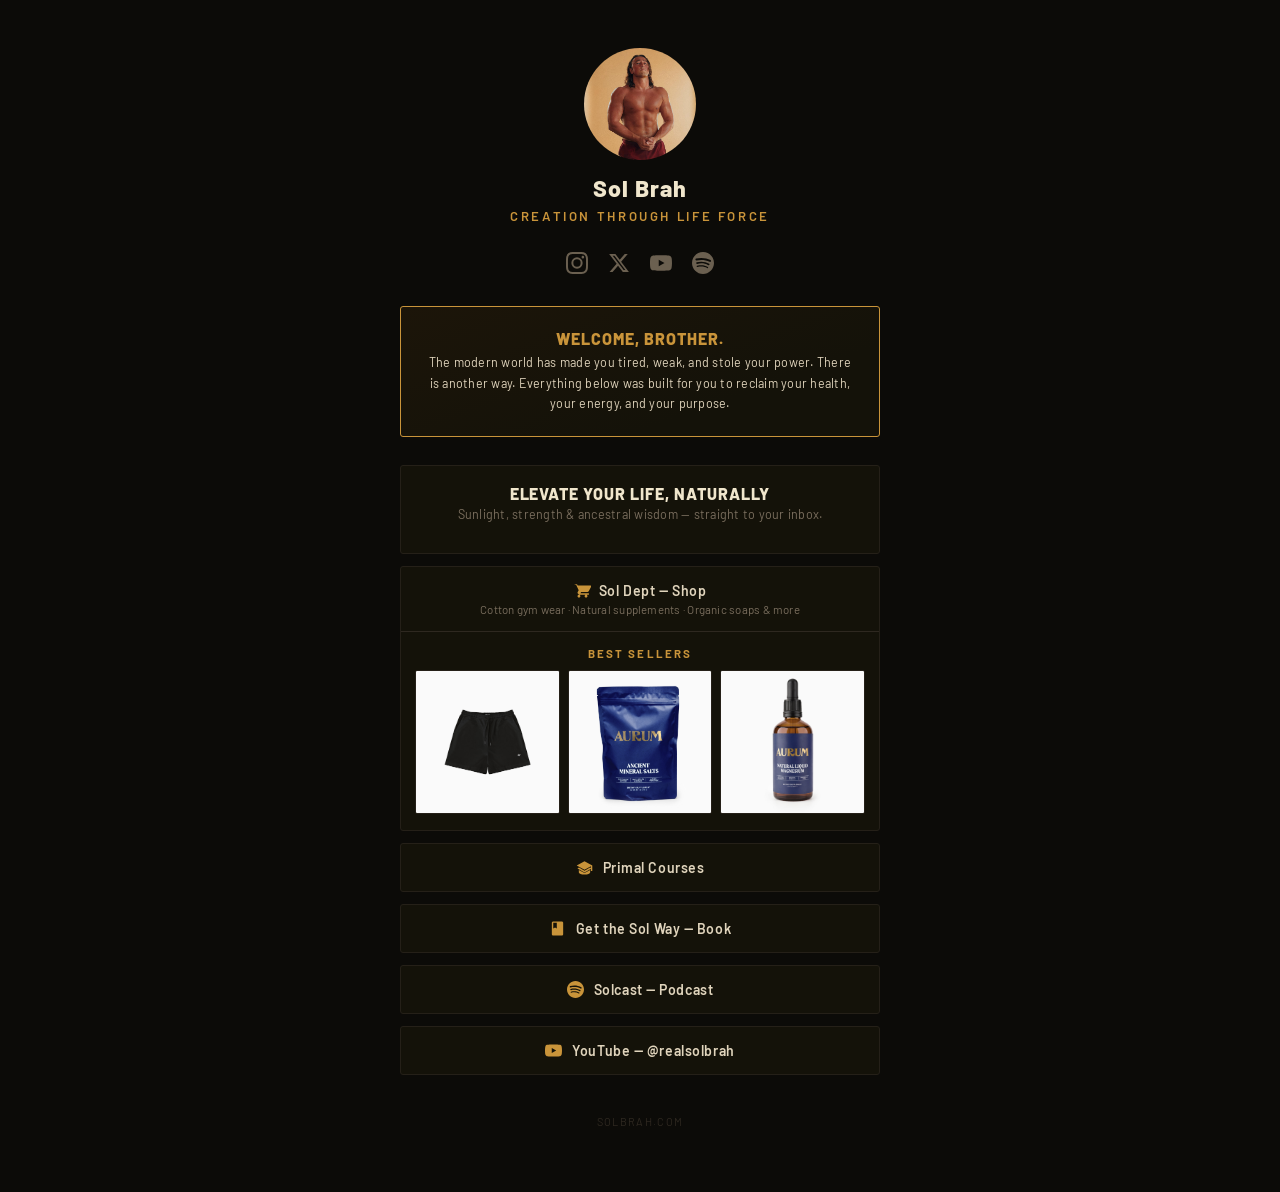
==== index.html @ df0da9eb "Update homepage welcome message Co-Authored-By: Claude Sonnet 5 <noreply@anthropic.com>" ====
<!DOCTYPE html>
<html lang="en">
<head>
  <meta charset="UTF-8" />
  <meta name="viewport" content="width=device-width, initial-scale=1.0" />
  <title>Sol Brah</title>
  <meta property="og:title" content="Sol Brah — Natural Health, Strength & Ancestral Wisdom" />
  <meta property="og:description" content="Sunlight, strength, and sovereignty. Explore natural health, ancestral living, and masculine energy through the newsletter, podcast, and Sol Dept shop." />
  <meta property="og:image" content="https://solbrah.xyz/media/og_image.jpg" />
  <meta property="og:url" content="https://solbrah.xyz" />
  <meta property="og:type" content="website" />
  <meta name="twitter:card" content="summary_large_image" />
  <meta name="twitter:title" content="Sol Brah — Natural Health, Strength & Ancestral Wisdom" />
  <meta name="twitter:description" content="Sunlight, strength, and sovereignty. Explore natural health, ancestral living, and masculine energy through the newsletter, podcast, and Sol Dept shop." />
  <meta name="twitter:image" content="https://solbrah.xyz/media/og_image.jpg" />
  <link rel="preconnect" href="https://fonts.googleapis.com" />
  <link rel="preconnect" href="https://fonts.gstatic.com" crossorigin />
  <link href="https://fonts.googleapis.com/css2?family=Barlow:wght@400;500;600;700;800&display=swap" rel="stylesheet" />
  <link rel="stylesheet" href="/style.css" />
  <!-- MailerLite Universal -->
  <script>
      (function(w,d,e,u,f,l,n){w[f]=w[f]||function(){(w[f].q=w[f].q||[])
      .push(arguments);},l=d.createElement(e),l.async=1,l.src=u,
      n=d.getElementsByTagName(e)[0],n.parentNode.insertBefore(l,n);})
      (window,document,'script','https://assets.mailerlite.com/js/universal.js','ml');
      ml('account', '2488842');
  </script>
  <!-- End MailerLite Universal -->
  <style>
    /* MailerLite embed override — selectors are doubled on the form's own
       #mlb2-43369856 id to out-specificity MailerLite's injected
       #mlb2-43369856.ml-form-embedContainer ...!important rules. This can't
       live in style.css since the id is unique to this form. */
    #mlb2-43369856#mlb2-43369856.ml-form-embedContainer {
      width: 100% !important;
    }
    #mlb2-43369856#mlb2-43369856 .ml-form-embedWrapper.embedForm {
      width: 100% !important;
      max-width: 100% !important;
      background: transparent !important;
    }
    #mlb2-43369856#mlb2-43369856 .ml-form-embedBody,
    #mlb2-43369856#mlb2-43369856 .ml-form-successBody {
      background-color: transparent !important;
      border: none !important;
      border-radius: 0 !important;
      padding: 0 !important;
    }
    #mlb2-43369856#mlb2-43369856 .ml-form-embedContent,
    #mlb2-43369856#mlb2-43369856 .ml-form-successContent {
      text-align: center !important;
      margin: 0 0 14px 0 !important;
    }
    /* MailerLite's own headline/subtext are replaced by .newsletter-heading above the embed */
    #mlb2-43369856#mlb2-43369856 .ml-form-embedContent h4,
    #mlb2-43369856#mlb2-43369856 .ml-form-embedContent p {
      display: none !important;
    }
    #mlb2-43369856#mlb2-43369856 .ml-form-successContent h4 {
      color: var(--success) !important;
      font-family: var(--font) !important;
      font-size: 0.88rem !important;
      font-weight: 600 !important;
      font-style: normal !important;
      letter-spacing: 0.04em !important;
      text-align: center !important;
      margin: 0 0 4px 0 !important;
    }
    #mlb2-43369856#mlb2-43369856 .ml-form-successContent p {
      color: var(--text-dim) !important;
      font-family: var(--font) !important;
      font-size: 0.75rem !important;
      font-style: italic !important;
      line-height: 1.4 !important;
      text-align: center !important;
      margin: 0 !important;
    }
    #mlb2-43369856#mlb2-43369856 form.ml-block-form {
      display: flex !important;
      gap: 8px !important;
      align-items: flex-start !important;
      margin: 0 !important;
      width: 100% !important;
    }
    #mlb2-43369856#mlb2-43369856 .ml-form-formContent {
      flex: 1 !important;
      margin: 0 !important;
      width: auto !important;
    }
    #mlb2-43369856#mlb2-43369856 .ml-form-fieldRow {
      margin: 0 !important;
      width: 100% !important;
    }
    #mlb2-43369856#mlb2-43369856 .ml-form-fieldRow input,
    #mlb2-43369856#mlb2-43369856 input.form-control {
      background-color: var(--bg) !important;
      border-color: var(--border-soft) !important;
      border-radius: var(--radius-sm) !important;
      border-style: solid !important;
      border-width: 1px !important;
      color: var(--text) !important;
      font-family: var(--font) !important;
      font-size: 0.85rem !important;
      line-height: normal !important;
      padding: 10px 14px !important;
    }
    #mlb2-43369856#mlb2-43369856 input.form-control::placeholder { color: var(--text-faint) !important; }
    #mlb2-43369856#mlb2-43369856 input.form-control:focus { border-color: var(--accent) !important; outline: none !important; }
    #mlb2-43369856#mlb2-43369856 .ml-form-embedSubmit {
      float: none !important;
      margin: 0 !important;
      width: auto !important;
      flex-shrink: 0 !important;
    }
    #mlb2-43369856#mlb2-43369856 .ml-form-embedSubmit button.primary,
    #mlb2-43369856#mlb2-43369856 button.primary {
      background-color: var(--accent) !important;
      border: none !important;
      border-radius: var(--radius-sm) !important;
      color: var(--accent-text) !important;
      font-family: var(--font) !important;
      font-size: 0.82rem !important;
      font-weight: 700 !important;
      letter-spacing: 0.05em !important;
      line-height: normal !important;
      padding: 10px 18px !important;
      width: auto !important;
      white-space: nowrap !important;
      transition: background 0.2s !important;
    }
    #mlb2-43369856#mlb2-43369856 button.primary:hover { background-color: var(--accent-hover) !important; }
    @media (max-width: 400px) {
      #mlb2-43369856#mlb2-43369856 form.ml-block-form { flex-direction: column !important; }
      #mlb2-43369856#mlb2-43369856 .ml-form-embedSubmit,
      #mlb2-43369856#mlb2-43369856 .ml-form-embedSubmit button.primary { width: 100% !important; }
    }
  </style>
</head>
<body>
<div class="page-stack">

  <img class="avatar" src="/media/avi.jpg" alt="Sol Brah" />
  <div class="name">Sol Brah</div>
  <div class="tagline">Creation Through Life Force</div>

  <div class="socials">
    <a href="https://www.instagram.com/solbrah" target="_blank" rel="noopener" aria-label="Instagram">
      <svg viewBox="0 0 24 24"><path d="M12 2.163c3.204 0 3.584.012 4.85.07 3.252.148 4.771 1.691 4.919 4.919.058 1.265.069 1.645.069 4.849 0 3.205-.012 3.584-.069 4.849-.149 3.225-1.664 4.771-4.919 4.919-1.266.058-1.644.07-4.85.07-3.204 0-3.584-.012-4.849-.07-3.26-.149-4.771-1.699-4.919-4.92-.058-1.265-.07-1.644-.07-4.849 0-3.204.013-3.583.07-4.849.149-3.227 1.664-4.771 4.919-4.919 1.266-.057 1.645-.069 4.849-.069zM12 0C8.741 0 8.333.014 7.053.072 2.695.272.273 2.69.073 7.052.014 8.333 0 8.741 0 12c0 3.259.014 3.668.072 4.948.2 4.358 2.618 6.78 6.98 6.98C8.333 23.986 8.741 24 12 24c3.259 0 3.668-.014 4.948-.072 4.354-.2 6.782-2.618 6.979-6.98.059-1.28.073-1.689.073-4.948 0-3.259-.014-3.667-.072-4.947-.196-4.354-2.617-6.78-6.979-6.98C15.668.014 15.259 0 12 0zm0 5.838a6.162 6.162 0 100 12.324 6.162 6.162 0 000-12.324zM12 16a4 4 0 110-8 4 4 0 010 8zm6.406-11.845a1.44 1.44 0 100 2.881 1.44 1.44 0 000-2.881z"/></svg>
    </a>
    <a href="https://x.com/SolBrah" target="_blank" rel="noopener" aria-label="X">
      <svg viewBox="0 0 24 24"><path d="M18.244 2.25h3.308l-7.227 8.26 8.502 11.24H16.17l-5.214-6.817L4.99 21.75H1.68l7.73-8.835L1.254 2.25H8.08l4.713 6.231zm-1.161 17.52h1.833L7.084 4.126H5.117z"/></svg>
    </a>
    <a href="https://www.youtube.com/@realsolbrah" target="_blank" rel="noopener" aria-label="YouTube">
      <svg viewBox="0 0 24 24"><path d="M23.498 6.186a3.016 3.016 0 00-2.122-2.136C19.505 3.545 12 3.545 12 3.545s-7.505 0-9.377.505A3.017 3.017 0 00.502 6.186C0 8.07 0 12 0 12s0 3.93.502 5.814a3.016 3.016 0 002.122 2.136c1.871.505 9.376.505 9.376.505s7.505 0 9.377-.505a3.015 3.015 0 002.122-2.136C24 15.93 24 12 24 12s0-3.93-.502-5.814zM9.545 15.568V8.432L15.818 12l-6.273 3.568z"/></svg>
    </a>
    <a href="https://open.spotify.com/show/5C7taQYPzBfAwZYAnBAInD" target="_blank" rel="noopener" aria-label="Spotify">
      <svg viewBox="0 0 24 24"><path d="M12 0C5.4 0 0 5.4 0 12s5.4 12 12 12 12-5.4 12-12S18.66 0 12 0zm5.521 17.34c-.24.359-.66.48-1.021.24-2.82-1.74-6.36-2.101-10.561-1.141-.418.122-.779-.179-.899-.539-.12-.421.18-.78.54-.9 4.56-1.021 8.52-.6 11.64 1.32.42.18.479.659.301 1.02zm1.44-3.3c-.301.42-.841.6-1.262.3-3.239-1.98-8.159-2.58-11.939-1.38-.479.12-1.02-.12-1.14-.6-.12-.48.12-1.021.6-1.141C9.6 9.9 15 10.561 18.72 12.84c.361.181.54.78.241 1.2zm.12-3.36C15.24 8.4 8.82 8.16 5.16 9.301c-.6.179-1.2-.181-1.38-.721-.18-.601.18-1.2.72-1.381 4.26-1.26 11.28-1.02 15.721 1.621.539.3.719 1.02.419 1.56-.299.421-1.02.599-1.559.3z"/></svg>
    </a>
  </div>

  <!-- Welcome banner -->
  <div class="card welcome-card">
    <div class="welcome-title">Welcome, brother.</div>
    <div class="welcome-text">The modern world has made you tired, weak, and stole your power. There is another way. Everything below was built for you to reclaim your health, your energy, and your purpose.</div>
  </div>

  <div class="links">

    <!-- Newsletter signup -->
    <div class="card newsletter-card">
      <div class="newsletter-heading">
        <div class="newsletter-title">Elevate Your Life, Naturally</div>
        <div class="newsletter-sub">Sunlight, strength &amp; ancestral wisdom — straight to your inbox.</div>
      </div>
      <div class="ml-embedded" data-form="MTBpN9"></div>
    </div>

    <!-- Sol Dept Shop -->
    <div class="card shop-card">
      <a class="shop-header" href="https://soldept.com/" target="_blank" rel="noopener">
        <div class="link-btn-inner">
          <div class="shop-title-row">
            <svg viewBox="0 0 24 24"><path d="M7 18c-1.1 0-1.99.9-1.99 2S5.9 22 7 22s2-.9 2-2-.9-2-2-2zM1 2v2h2l3.6 7.59-1.35 2.45c-.16.28-.25.61-.25.96C5 16.1 6.9 18 9 18h12v-2H9.42c-.14 0-.25-.11-.25-.25l.03-.12.9-1.63H19c.75 0 1.41-.41 1.75-1.03l3.58-6.49A1 1 0 0023.42 5H5.21l-.94-2H1zm16 16c-1.1 0-1.99.9-1.99 2s.89 2 1.99 2 2-.9 2-2-.9-2-2-2z"/></svg>
            <span>Sol Dept — Shop</span>
          </div>
          <span class="link-btn-sub">Cotton gym wear &middot; Natural supplements &middot; Organic soaps &amp; more</span>
        </div>
      </a>
      <div class="best-sellers">
        <div class="best-sellers-label">Best Sellers</div>
        <div class="best-sellers-grid">
          <a class="best-seller-item" href="https://soldept.com/products/mens-cotton-sol-gym-shorts-black" target="_blank" rel="noopener">
            <img src="/media/bw_prod_b.jpg" alt="Men's Cotton Sol Gym Shorts" />
          </a>
          <a class="best-seller-item" href="https://soldept.com/products/aurum-ancient-salts" target="_blank" rel="noopener">
            <img src="/media/c_salts_updated.jpg" alt="Aurum Ancient Salts" />
          </a>
          <a class="best-seller-item" href="https://soldept.com/products/aurum-liquid-magnesium" target="_blank" rel="noopener">
            <img src="/media/new_natural_mag_b_smaller.jpg" alt="Aurum Liquid Magnesium" />
          </a>
        </div>
      </div>
    </div>

    <a class="link-btn" href="/courses.html">
      <svg viewBox="0 0 24 24"><path d="M12 3 1 9l11 6 9-4.91V17h2V9L12 3zm0 13.5L4.24 12 2 13.24 12 19l10-5.76L19.76 12 12 16.5zM4 15.5V19c0 1.657 3.582 3 8 3s8-1.343 8-3v-3.5l-8 4.36-8-4.36z"/></svg>
      Primal Courses
    </a>

    <a class="link-btn" href="https://www.amazon.ca/Sol-Way-Brah/dp/B0CV5MDGPC" target="_blank" rel="noopener">
      <svg viewBox="0 0 24 24"><path d="M18 2H6c-1.1 0-2 .9-2 2v16c0 1.1.9 2 2 2h12c1.1 0 2-.9 2-2V4c0-1.1-.9-2-2-2zM6 4h5v8l-2.5-1.5L6 12V4z"/></svg>
      Get the Sol Way — Book
    </a>

    <a class="link-btn" href="https://open.spotify.com/show/5C7taQYPzBfAwZYAnBAInD" target="_blank" rel="noopener">
      <svg viewBox="0 0 24 24"><path d="M12 0C5.4 0 0 5.4 0 12s5.4 12 12 12 12-5.4 12-12S18.66 0 12 0zm5.521 17.34c-.24.359-.66.48-1.021.24-2.82-1.74-6.36-2.101-10.561-1.141-.418.122-.779-.179-.899-.539-.12-.421.18-.78.54-.9 4.56-1.021 8.52-.6 11.64 1.32.42.18.479.659.301 1.02zm1.44-3.3c-.301.42-.841.6-1.262.3-3.239-1.98-8.159-2.58-11.939-1.38-.479.12-1.02-.12-1.14-.6-.12-.48.12-1.021.6-1.141C9.6 9.9 15 10.561 18.72 12.84c.361.181.54.78.241 1.2zm.12-3.36C15.24 8.4 8.82 8.16 5.16 9.301c-.6.179-1.2-.181-1.38-.721-.18-.601.18-1.2.72-1.381 4.26-1.26 11.28-1.02 15.721 1.621.539.3.719 1.02.419 1.56-.299.421-1.02.599-1.559.3z"/></svg>
      Solcast — Podcast
    </a>

    <a class="link-btn" href="https://www.youtube.com/@realsolbrah" target="_blank" rel="noopener">
      <svg viewBox="0 0 24 24"><path d="M23.498 6.186a3.016 3.016 0 00-2.122-2.136C19.505 3.545 12 3.545 12 3.545s-7.505 0-9.377.505A3.017 3.017 0 00.502 6.186C0 8.07 0 12 0 12s0 3.93.502 5.814a3.016 3.016 0 002.122 2.136c1.871.505 9.376.505 9.376.505s7.505 0 9.377-.505a3.015 3.015 0 002.122-2.136C24 15.93 24 12 24 12s0-3.93-.502-5.814zM9.545 15.568V8.432L15.818 12l-6.273 3.568z"/></svg>
      YouTube — @realsolbrah
    </a>

  </div>

  <!-- Latest YouTube video -->
  <div class="video-section" id="video-section">
    <div class="video-section-label">
      <svg viewBox="0 0 24 24"><path d="M23.498 6.186a3.016 3.016 0 00-2.122-2.136C19.505 3.545 12 3.545 12 3.545s-7.505 0-9.377.505A3.017 3.017 0 00.502 6.186C0 8.07 0 12 0 12s0 3.93.502 5.814a3.016 3.016 0 002.122 2.136c1.871.505 9.376.505 9.376.505s7.505 0 9.377-.505a3.015 3.015 0 002.122-2.136C24 15.93 24 12 24 12s0-3.93-.502-5.814zM9.545 15.568V8.432L15.818 12l-6.273 3.568z"/></svg>
      Watch the Latest Video
    </div>
    <a class="card video-box" id="video-box" href="https://www.youtube.com/@realsolbrah" target="_blank" rel="noopener">
      <div class="video-thumb-wrap">
        <img class="video-thumb" id="video-thumb" src="" alt="" />
        <div class="video-play">
          <div class="video-play-btn">
            <svg viewBox="0 0 24 24"><path d="M8 5v14l11-7z"/></svg>
          </div>
        </div>
      </div>
      <div class="video-info">
        <div class="video-title" id="video-title"></div>
      </div>
    </a>
  </div>

  <div class="footer">solbrah.com</div>

</div>

<script>
(async function loadVideo() {
  try {
    const res  = await fetch('/api/latest-video');
    const data = await res.json();
    if (!data.videoId) return;

    document.getElementById('video-box').href   = `https://www.youtube.com/watch?v=${data.videoId}`;
    document.getElementById('video-thumb').src  = `https://i.ytimg.com/vi/${data.videoId}/hqdefault.jpg`;
    document.getElementById('video-thumb').alt  = data.title;
    document.getElementById('video-title').textContent = data.title;
    document.getElementById('video-section').style.display = 'block';
  } catch {
    // silently skip
  }
})();
</script>
</body>
</html>
---- style.css ----
/* ==========================================================================
   Sol Brah — global stylesheet
   Shared by index.html, courses.html, mental-magic.html, retention-mastery.html.
   MailerLite embeds still carry a small page-local <style> block, since
   MailerLite injects a unique #mlb2-XXXXX id per form and overriding its
   !important rules requires matching that id's specificity — that part
   can't be centralized here.
   ========================================================================== */

:root {
  --bg: #0c0b08;
  --card-bg: #141209;
  --card-bg-hover: #1c1810;
  --border: #252018;
  --border-soft: #2e2820;
  --border-hover: #c9943a;
  --accent: #c9943a;
  --accent-hover: #d9a44a;
  --accent-text: #0c0b08;
  --text: #e0d4bc;
  --text-bright: #f0e6cc;
  --text-muted: #7a6e5e;
  --text-mutedhover: #a89070;
  --text-dim: #6b6050;
  --text-faint: #4a4238;
  --success: #7dba84;
  --font: 'Barlow', -apple-system, BlinkMacSystemFont, 'Segoe UI', sans-serif;
  --weight-heading: 800;
  --radius: 3px;
  --radius-sm: 2px;
}

/* --- Reset & page shell -------------------------------------------------- */

*, *::before, *::after { box-sizing: border-box; margin: 0; padding: 0; }

body {
  min-height: 100vh;
  background: var(--bg);
  display: flex;
  justify-content: center;
  align-items: flex-start;
  padding: 48px 16px 64px;
  font-family: var(--font);
}

/* Narrow, vertically-stacked profile page (index, course detail pages) */
.page-stack {
  width: 100%;
  max-width: 480px;
  display: flex;
  flex-direction: column;
  align-items: center;
}

/* Wide grid page (courses hub) */
.page-grid {
  width: 100%;
  max-width: 900px;
}

.back-link {
  display: inline-flex;
  align-items: center;
  gap: 6px;
  color: var(--text-muted);
  text-decoration: none;
  font-size: 0.78rem;
  font-weight: 600;
  letter-spacing: 0.04em;
  margin-bottom: 24px;
  transition: color 0.2s;
}
.back-link:hover { color: var(--accent); }
.page-stack .back-link { align-self: flex-start; margin-bottom: 20px; }

.footer {
  margin-top: 40px;
  font-size: 0.68rem;
  color: var(--border-soft);
  letter-spacing: 0.12em;
  text-transform: uppercase;
}

/* --- Bordered card (base) -----------------------------------------------
   Reused by every boxed component: .shop-card, .newsletter-card, .panel,
   .course-card, .video-box. Compose with `class="card <modifier>"`. --- */

.card {
  border-radius: var(--radius);
  border: 1px solid var(--border);
  background-color: var(--card-bg);
}

/* --- Profile header (index) ---------------------------------------------- */

.avatar {
  width: 112px;
  height: 112px;
  border-radius: 50%;
  object-fit: cover;
  margin-bottom: 14px;
}
.name {
  font-size: 1.45rem;
  font-weight: var(--weight-heading);
  color: var(--text-bright);
  letter-spacing: 0.04em;
  margin-bottom: 6px;
}
.tagline {
  font-size: 0.82rem;
  font-weight: 600;
  letter-spacing: 0.2em;
  text-transform: uppercase;
  color: var(--accent);
  margin-bottom: 28px;
}

.socials { display: flex; gap: 20px; margin-bottom: 32px; }
.socials a {
  display: flex;
  align-items: center;
  justify-content: center;
  color: var(--text-dim);
  transition: color 0.2s;
}
.socials a:hover { color: var(--accent); }
.socials svg { width: 22px; height: 22px; fill: currentColor; }

/* --- Welcome banner (index) — highlighted card, stands apart from the rest --- */

.welcome-card {
  width: 100%;
  margin-bottom: 28px;
  padding: 22px 24px;
  border-color: var(--accent);
  background: linear-gradient(160deg, #1c1509, var(--card-bg) 70%);
  text-align: center;
}
.welcome-title {
  font-size: 1rem;
  font-weight: var(--weight-heading);
  letter-spacing: 0.06em;
  text-transform: uppercase;
  color: var(--accent);
  margin-bottom: 4px;
}
.welcome-text {
  font-size: 0.78rem;
  letter-spacing: 0.02em;
  line-height: 1.65;
  color: var(--text);
}

/* --- Link buttons --------------------------------------------------------- */

.links { width: 100%; display: flex; flex-direction: column; gap: 12px; }

.link-btn {
  display: flex;
  align-items: center;
  justify-content: center;
  gap: 10px;
  width: 100%;
  padding: 15px 20px;
  border-radius: var(--radius);
  border: 1px solid var(--border);
  background: var(--card-bg);
  color: var(--text);
  text-decoration: none;
  font-size: 0.88rem;
  font-weight: 600;
  letter-spacing: 0.04em;
  transition: background 0.2s, border-color 0.2s, color 0.2s;
}
.link-btn:hover {
  background: var(--card-bg-hover);
  border-color: var(--accent);
  color: var(--text-bright);
}
.link-btn svg { width: 17px; height: 17px; flex-shrink: 0; fill: var(--accent); align-self: center; display: block; }

.link-btn-inner { display: flex; flex-direction: column; align-items: center; gap: 3px; }
.link-btn-sub {
  font-size: 0.72rem;
  font-weight: 400;
  letter-spacing: 0.02em;
  color: var(--text-muted);
  text-align: center;
  transition: color 0.2s;
}
.link-btn:hover .link-btn-sub,
.shop-header:hover .link-btn-sub { color: var(--text-mutedhover); }

/* --- Newsletter card (index) ---------------------------------------------
   .card supplies border/bg/radius; MailerLite's own embed body renders
   transparent so the headline + form share one visual box. --- */

.newsletter-card { width: 100%; padding: 18px 20px; }
.newsletter-heading { text-align: center; margin-bottom: 14px; }
.newsletter-title {
  font-size: 1rem;
  font-weight: var(--weight-heading);
  letter-spacing: 0.06em;
  text-transform: uppercase;
  color: var(--text-bright);
  margin-bottom: 4px;
}
.newsletter-sub { font-size: 0.78rem; color: var(--text-muted); letter-spacing: 0.02em; }

/* --- Sol Dept shop card (index) -------------------------------------------- */

.shop-card { width: 100%; overflow: hidden; transition: border-color 0.2s; }
.shop-header {
  display: flex;
  align-items: center;
  justify-content: center;
  gap: 10px;
  width: 100%;
  padding: 15px 20px;
  color: var(--text);
  text-decoration: none;
  font-size: 0.88rem;
  font-weight: 600;
  letter-spacing: 0.04em;
  border-bottom: 1px solid var(--border-soft);
  transition: background 0.2s, color 0.2s;
}
.shop-header:hover { background: var(--card-bg-hover); color: var(--text-bright); }
.shop-title-row { display: flex; align-items: center; gap: 8px; }
.shop-title-row svg { width: 17px; height: 17px; flex-shrink: 0; fill: var(--accent); display: block; }

.best-sellers { padding: 14px 14px 16px; }
.best-sellers-label {
  font-size: 0.72rem;
  font-weight: 700;
  letter-spacing: 0.18em;
  text-transform: uppercase;
  color: var(--accent);
  margin-bottom: 10px;
  text-align: center;
}
.best-sellers-grid { display: grid; grid-template-columns: repeat(3, 1fr); gap: 8px; }
.best-seller-item {
  display: block;
  border-radius: var(--radius-sm);
  border: 1px solid var(--border);
  background: var(--bg);
  overflow: hidden;
  aspect-ratio: 1 / 1;
}
.best-seller-item img {
  width: 100%;
  height: 100%;
  object-fit: cover;
  display: block;
}

/* --- Latest video (index) -------------------------------------------------- */

.video-section { width: 100%; margin-top: 28px; display: none; }
.video-section-label {
  display: flex;
  align-items: center;
  justify-content: center;
  gap: 7px;
  font-size: 0.68rem;
  font-weight: 600;
  letter-spacing: 0.16em;
  text-transform: uppercase;
  color: var(--text-faint);
  margin-bottom: 10px;
}
.video-section-label svg { width: 13px; height: 13px; fill: var(--text-faint); }

.video-box { display: block; width: 100%; overflow: hidden; text-decoration: none; transition: border-color 0.2s; }
.video-box:hover { border-color: var(--accent); }
.video-thumb-wrap { position: relative; width: 100%; aspect-ratio: 16 / 9; background: var(--bg); }
.video-thumb { width: 100%; height: 100%; object-fit: cover; display: block; }
.video-play { position: absolute; inset: 0; display: flex; align-items: center; justify-content: center; }
.video-play-btn {
  width: 52px;
  height: 52px;
  border-radius: 50%;
  background: rgba(201, 148, 58, 0.88);
  display: flex;
  align-items: center;
  justify-content: center;
  transition: background 0.2s, transform 0.2s;
}
.video-box:hover .video-play-btn { background: var(--accent); transform: scale(1.06); }
.video-play-btn svg { width: 22px; height: 22px; fill: var(--bg); margin-left: 3px; }
.video-info { padding: 12px 16px 14px; }
.video-title { font-size: 0.85rem; font-weight: var(--weight-heading); color: #c8bba6; line-height: 1.35; }

/* --- Courses hub (courses.html) --------------------------------------------- */

.heading {
  font-size: 1.3rem;
  font-weight: var(--weight-heading);
  color: var(--text-bright);
  letter-spacing: 0.04em;
  margin-bottom: 28px;
  text-align: center;
}
.grid { display: grid; grid-template-columns: repeat(3, 1fr); gap: 20px; }
.course-card { display: block; overflow: hidden; text-decoration: none; transition: border-color 0.2s; }
.course-card:hover { border-color: var(--accent); }
.course-card img { width: 100%; aspect-ratio: 5 / 3; object-fit: cover; display: block; transition: transform 0.35s ease; }
.course-card:hover img { transform: scale(1.04); }
.course-card-title {
  padding: 12px 14px 14px;
  font-size: 0.85rem;
  font-weight: var(--weight-heading);
  letter-spacing: 0.02em;
  color: var(--text);
  text-align: center;
}
@media (max-width: 700px) { .grid { grid-template-columns: repeat(2, 1fr); } }
@media (max-width: 440px) { .grid { grid-template-columns: 1fr; } }

/* --- Course detail panel (mental-magic, retention-mastery) ------------------ */

.panel { width: 100%; overflow: hidden; }
.thumb { width: 100%; display: block; }
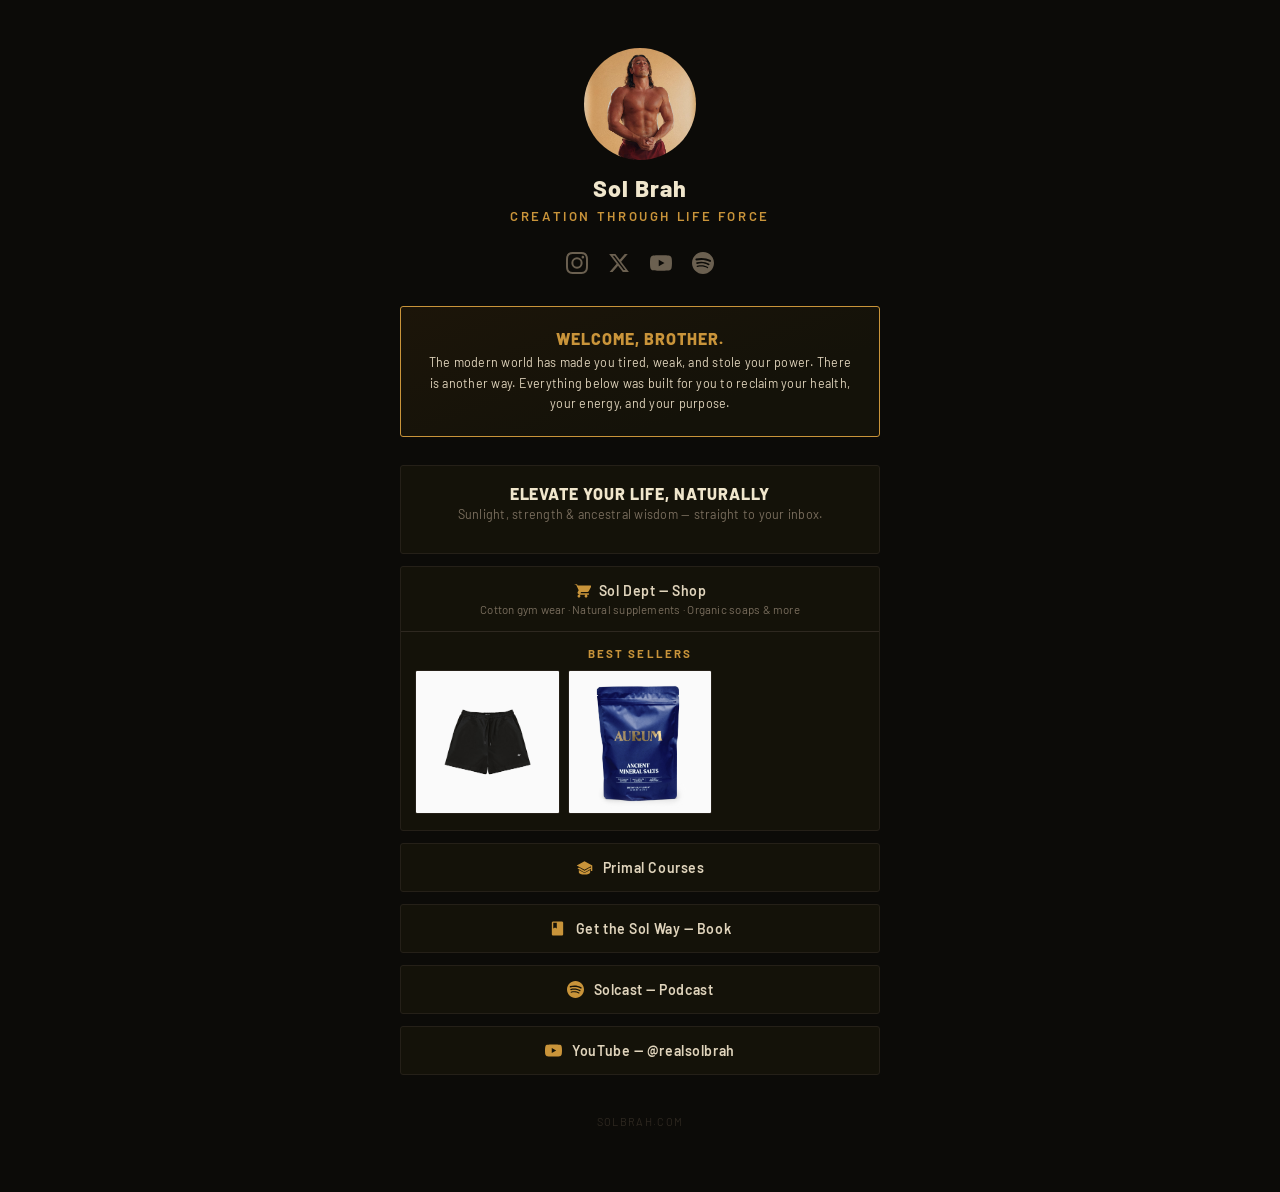
==== commit 2d872308: "Remove Liquid Magnesium from best sellers on index page Co-Authored-By: Claude Sonnet 5 <noreply@ant" ====
--- a/index.html
+++ b/index.html
@@ -195,9 +195,6 @@
           <a class="best-seller-item" href="https://soldept.com/products/aurum-ancient-salts" target="_blank" rel="noopener">
             <img src="/media/c_salts_updated.jpg" alt="Aurum Ancient Salts" />
           </a>
-          <a class="best-seller-item" href="https://soldept.com/products/aurum-liquid-magnesium" target="_blank" rel="noopener">
-            <img src="/media/new_natural_mag_b_smaller.jpg" alt="Aurum Liquid Magnesium" />
-          </a>
         </div>
       </div>
     </div>
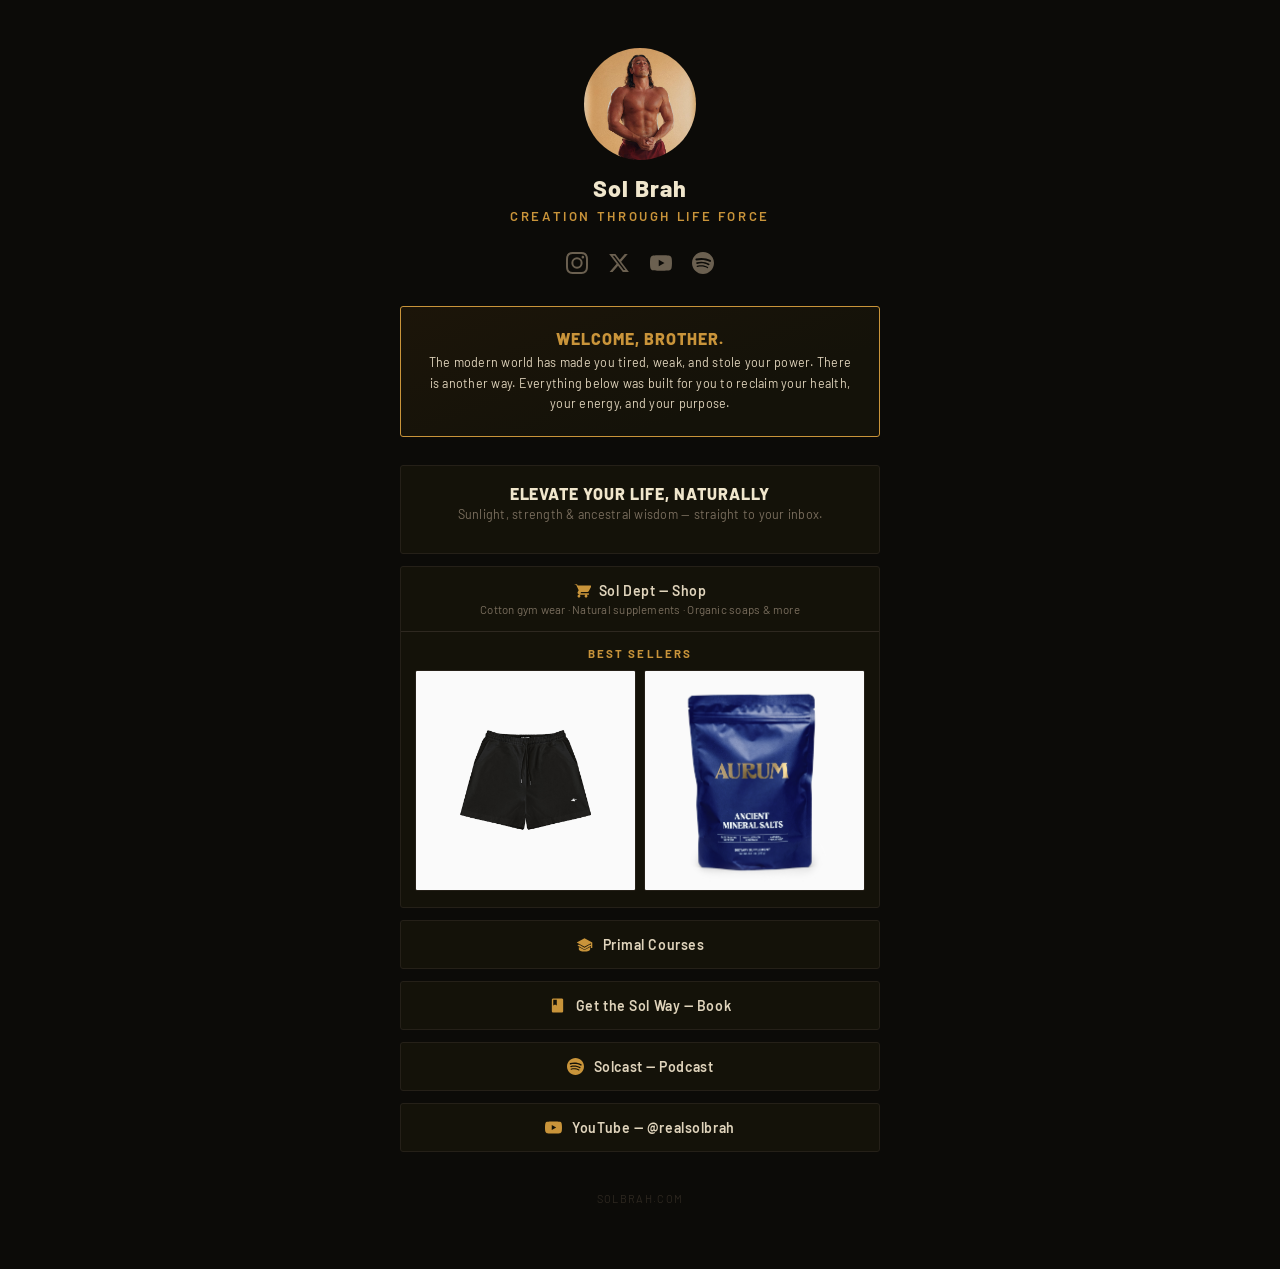
==== commit 3c8a0bd7: "Tag soldept.com links with UTM parameters Adds utm_source (hostname), utm_medium, utm_campaign and u" ====
--- a/index.html
+++ b/index.html
@@ -263,5 +263,15 @@
   }
 })();
 </script>
+<script>
+  document.querySelectorAll('a[href*="soldept.com"]').forEach(function (a) {
+    var u = new URL(a.href);
+    u.searchParams.set('utm_source', location.hostname.replace('www.', ''));
+    u.searchParams.set('utm_medium', 'referral');
+    u.searchParams.set('utm_campaign', 'sol-hub');
+    u.searchParams.set('utm_content', u.pathname.split('/').pop() || 'shop');
+    a.href = u.toString();
+  });
+</script>
 </body>
 </html>
--- a/style.css
+++ b/style.css
@@ -241,7 +241,7 @@
   margin-bottom: 10px;
   text-align: center;
 }
-.best-sellers-grid { display: grid; grid-template-columns: repeat(3, 1fr); gap: 8px; }
+.best-sellers-grid { display: grid; grid-template-columns: repeat(2, 1fr); gap: 8px; }
 .best-seller-item {
   display: block;
   border-radius: var(--radius-sm);
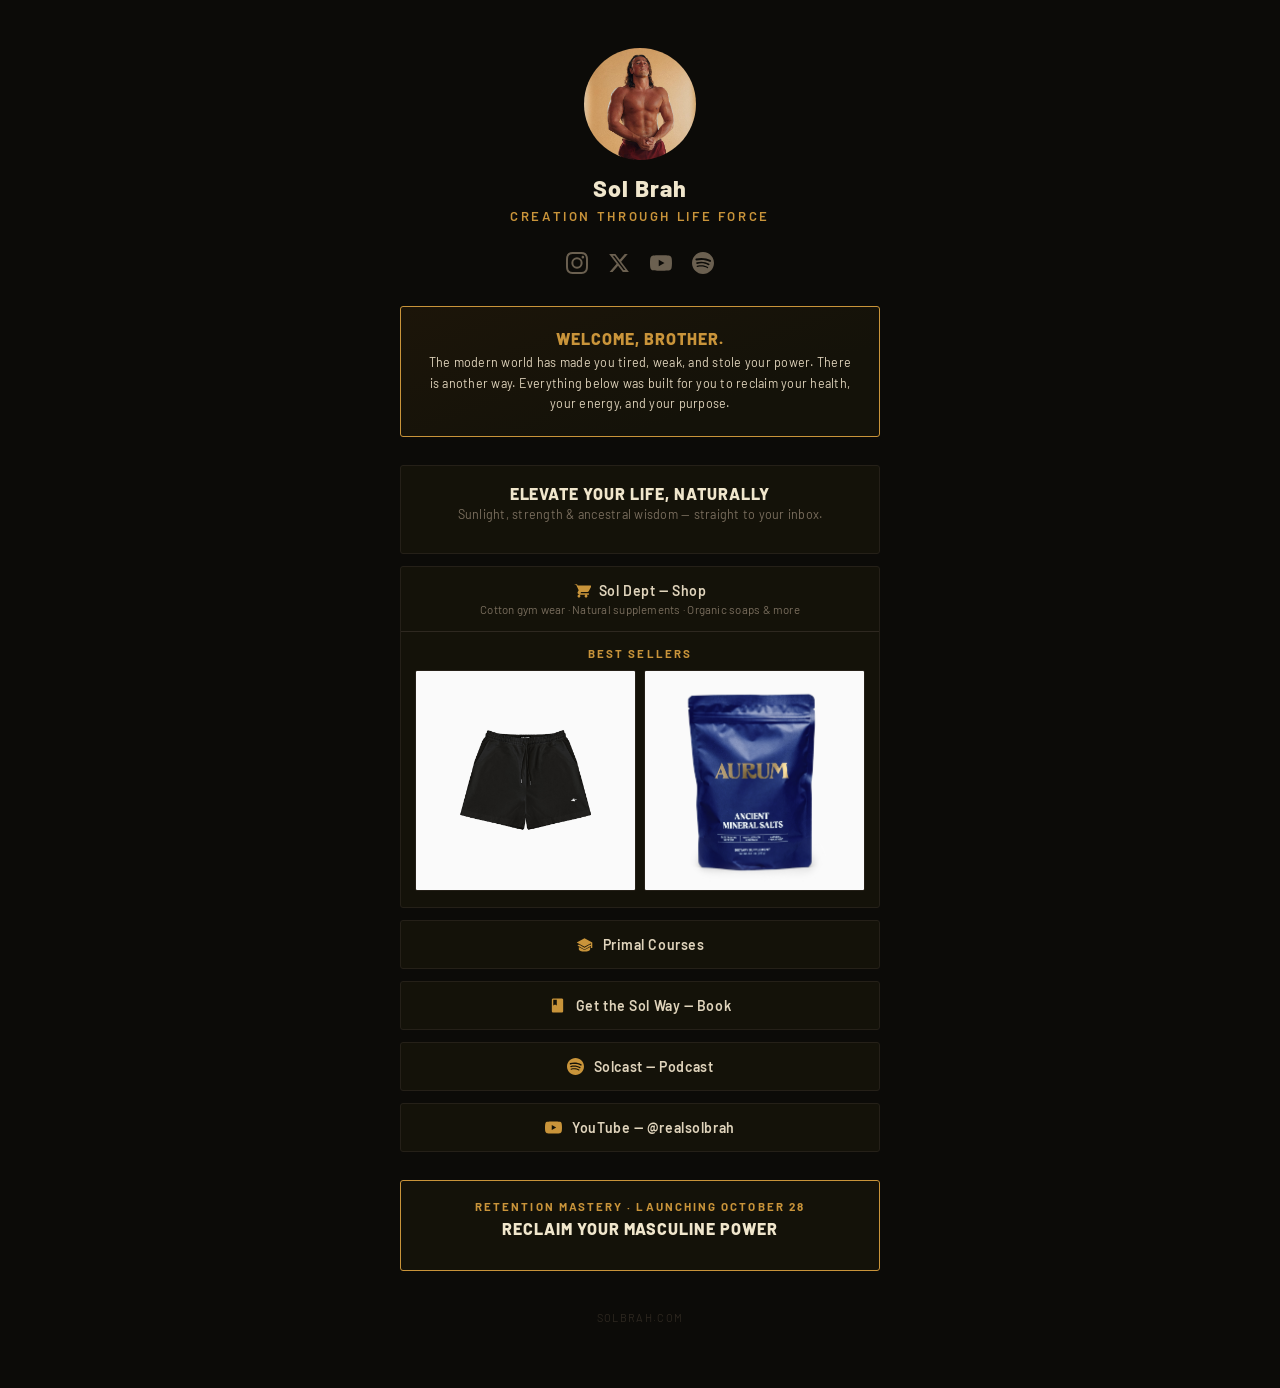
==== commit 280ff95d: "Add Retention Mastery launch waitlist card to homepage Co-Authored-By: Claude Opus 5.5 <noreply@anth" ====
--- a/index.html
+++ b/index.html
@@ -27,36 +27,45 @@
   </script>
   <!-- End MailerLite Universal -->
   <style>
-    /* MailerLite embed override — selectors are doubled on the form's own
-       #mlb2-43369856 id to out-specificity MailerLite's injected
-       #mlb2-43369856.ml-form-embedContainer ...!important rules. This can't
-       live in style.css since the id is unique to this form. */
-    #mlb2-43369856#mlb2-43369856.ml-form-embedContainer {
+    /* MailerLite embed override — selectors are doubled on each form's own
+       id (#mlb2-43369856 newsletter, #mlb2-43545874 Retention Mastery) to out-specificity MailerLite's injected
+       #mlb2-XXXXX.ml-form-embedContainer ...!important rules. This can't
+       live in style.css since the ids are unique to each form. */
+    #mlb2-43369856#mlb2-43369856.ml-form-embedContainer,
+    #mlb2-43545874#mlb2-43545874.ml-form-embedContainer {
       width: 100% !important;
     }
-    #mlb2-43369856#mlb2-43369856 .ml-form-embedWrapper.embedForm {
+    #mlb2-43369856#mlb2-43369856 .ml-form-embedWrapper.embedForm,
+    #mlb2-43545874#mlb2-43545874 .ml-form-embedWrapper.embedForm {
       width: 100% !important;
       max-width: 100% !important;
       background: transparent !important;
     }
     #mlb2-43369856#mlb2-43369856 .ml-form-embedBody,
-    #mlb2-43369856#mlb2-43369856 .ml-form-successBody {
+    #mlb2-43545874#mlb2-43545874 .ml-form-embedBody,
+    #mlb2-43369856#mlb2-43369856 .ml-form-successBody,
+    #mlb2-43545874#mlb2-43545874 .ml-form-successBody {
       background-color: transparent !important;
       border: none !important;
       border-radius: 0 !important;
       padding: 0 !important;
     }
     #mlb2-43369856#mlb2-43369856 .ml-form-embedContent,
-    #mlb2-43369856#mlb2-43369856 .ml-form-successContent {
+    #mlb2-43545874#mlb2-43545874 .ml-form-embedContent,
+    #mlb2-43369856#mlb2-43369856 .ml-form-successContent,
+    #mlb2-43545874#mlb2-43545874 .ml-form-successContent {
       text-align: center !important;
       margin: 0 0 14px 0 !important;
     }
-    /* MailerLite's own headline/subtext are replaced by .newsletter-heading above the embed */
+    /* MailerLite's own headline/subtext are replaced by .newsletter-heading above each embed */
     #mlb2-43369856#mlb2-43369856 .ml-form-embedContent h4,
-    #mlb2-43369856#mlb2-43369856 .ml-form-embedContent p {
+    #mlb2-43545874#mlb2-43545874 .ml-form-embedContent h4,
+    #mlb2-43369856#mlb2-43369856 .ml-form-embedContent p,
+    #mlb2-43545874#mlb2-43545874 .ml-form-embedContent p {
       display: none !important;
     }
-    #mlb2-43369856#mlb2-43369856 .ml-form-successContent h4 {
+    #mlb2-43369856#mlb2-43369856 .ml-form-successContent h4,
+    #mlb2-43545874#mlb2-43545874 .ml-form-successContent h4 {
       color: var(--success) !important;
       font-family: var(--font) !important;
       font-size: 0.88rem !important;
@@ -66,7 +75,8 @@
       text-align: center !important;
       margin: 0 0 4px 0 !important;
     }
-    #mlb2-43369856#mlb2-43369856 .ml-form-successContent p {
+    #mlb2-43369856#mlb2-43369856 .ml-form-successContent p,
+    #mlb2-43545874#mlb2-43545874 .ml-form-successContent p {
       color: var(--text-dim) !important;
       font-family: var(--font) !important;
       font-size: 0.75rem !important;
@@ -75,24 +85,29 @@
       text-align: center !important;
       margin: 0 !important;
     }
-    #mlb2-43369856#mlb2-43369856 form.ml-block-form {
+    #mlb2-43369856#mlb2-43369856 form.ml-block-form,
+    #mlb2-43545874#mlb2-43545874 form.ml-block-form {
       display: flex !important;
       gap: 8px !important;
       align-items: flex-start !important;
       margin: 0 !important;
       width: 100% !important;
     }
-    #mlb2-43369856#mlb2-43369856 .ml-form-formContent {
+    #mlb2-43369856#mlb2-43369856 .ml-form-formContent,
+    #mlb2-43545874#mlb2-43545874 .ml-form-formContent {
       flex: 1 !important;
       margin: 0 !important;
       width: auto !important;
     }
-    #mlb2-43369856#mlb2-43369856 .ml-form-fieldRow {
+    #mlb2-43369856#mlb2-43369856 .ml-form-fieldRow,
+    #mlb2-43545874#mlb2-43545874 .ml-form-fieldRow {
       margin: 0 !important;
       width: 100% !important;
     }
     #mlb2-43369856#mlb2-43369856 .ml-form-fieldRow input,
-    #mlb2-43369856#mlb2-43369856 input.form-control {
+    #mlb2-43545874#mlb2-43545874 .ml-form-fieldRow input,
+    #mlb2-43369856#mlb2-43369856 input.form-control,
+    #mlb2-43545874#mlb2-43545874 input.form-control {
       background-color: var(--bg) !important;
       border-color: var(--border-soft) !important;
       border-radius: var(--radius-sm) !important;
@@ -104,16 +119,21 @@
       line-height: normal !important;
       padding: 10px 14px !important;
     }
-    #mlb2-43369856#mlb2-43369856 input.form-control::placeholder { color: var(--text-faint) !important; }
-    #mlb2-43369856#mlb2-43369856 input.form-control:focus { border-color: var(--accent) !important; outline: none !important; }
-    #mlb2-43369856#mlb2-43369856 .ml-form-embedSubmit {
+    #mlb2-43369856#mlb2-43369856 input.form-control::placeholder,
+    #mlb2-43545874#mlb2-43545874 input.form-control::placeholder { color: var(--text-faint) !important; }
+    #mlb2-43369856#mlb2-43369856 input.form-control:focus,
+    #mlb2-43545874#mlb2-43545874 input.form-control:focus { border-color: var(--accent) !important; outline: none !important; }
+    #mlb2-43369856#mlb2-43369856 .ml-form-embedSubmit,
+    #mlb2-43545874#mlb2-43545874 .ml-form-embedSubmit {
       float: none !important;
       margin: 0 !important;
       width: auto !important;
       flex-shrink: 0 !important;
     }
     #mlb2-43369856#mlb2-43369856 .ml-form-embedSubmit button.primary,
-    #mlb2-43369856#mlb2-43369856 button.primary {
+    #mlb2-43545874#mlb2-43545874 .ml-form-embedSubmit button.primary,
+    #mlb2-43369856#mlb2-43369856 button.primary,
+    #mlb2-43545874#mlb2-43545874 button.primary {
       background-color: var(--accent) !important;
       border: none !important;
       border-radius: var(--radius-sm) !important;
@@ -128,11 +148,15 @@
       white-space: nowrap !important;
       transition: background 0.2s !important;
     }
-    #mlb2-43369856#mlb2-43369856 button.primary:hover { background-color: var(--accent-hover) !important; }
+    #mlb2-43369856#mlb2-43369856 button.primary:hover,
+    #mlb2-43545874#mlb2-43545874 button.primary:hover { background-color: var(--accent-hover) !important; }
     @media (max-width: 400px) {
-      #mlb2-43369856#mlb2-43369856 form.ml-block-form { flex-direction: column !important; }
+      #mlb2-43369856#mlb2-43369856 form.ml-block-form,
+      #mlb2-43545874#mlb2-43545874 form.ml-block-form { flex-direction: column !important; }
       #mlb2-43369856#mlb2-43369856 .ml-form-embedSubmit,
-      #mlb2-43369856#mlb2-43369856 .ml-form-embedSubmit button.primary { width: 100% !important; }
+      #mlb2-43545874#mlb2-43545874 .ml-form-embedSubmit,
+      #mlb2-43369856#mlb2-43369856 .ml-form-embedSubmit button.primary,
+      #mlb2-43545874#mlb2-43545874 .ml-form-embedSubmit button.primary { width: 100% !important; }
     }
   </style>
 </head>
@@ -242,6 +266,15 @@
     </a>
   </div>
 
+  <!-- Retention Mastery launch waitlist -->
+  <div class="card newsletter-card launch-card">
+    <div class="newsletter-heading">
+      <div class="launch-label">Retention Mastery &middot; Launching October 28</div>
+      <div class="newsletter-title">Reclaim Your Masculine Power</div>
+    </div>
+    <div class="ml-embedded" data-form="O05F9n"></div>
+  </div>
+
   <div class="footer">solbrah.com</div>
 
 </div>
@@ -261,6 +294,19 @@
   } catch {
     // silently skip
   }
+})();
+
+(function() {
+  var container = document.querySelector('.ml-embedded[data-form="O05F9n"]');
+  if (!container) return;
+  var observer = new MutationObserver(function() {
+    var btn = container.querySelector('.ml-form-embedSubmit button.primary');
+    if (btn) {
+      btn.textContent = 'Join';
+      observer.disconnect();
+    }
+  });
+  observer.observe(container, { childList: true, subtree: true });
 })();
 </script>
 <script>
--- a/style.css
+++ b/style.css
@@ -209,6 +209,17 @@
 }
 .newsletter-sub { font-size: 0.78rem; color: var(--text-muted); letter-spacing: 0.02em; }
 
+/* Retention Mastery launch card (index) — reuses .newsletter-card layout */
+.launch-card { margin-top: 28px; border-color: var(--accent); }
+.launch-label {
+  font-size: 0.72rem;
+  font-weight: 700;
+  letter-spacing: 0.18em;
+  text-transform: uppercase;
+  color: var(--accent);
+  margin-bottom: 6px;
+}
+
 /* --- Sol Dept shop card (index) -------------------------------------------- */
 
 .shop-card { width: 100%; overflow: hidden; transition: border-color 0.2s; }
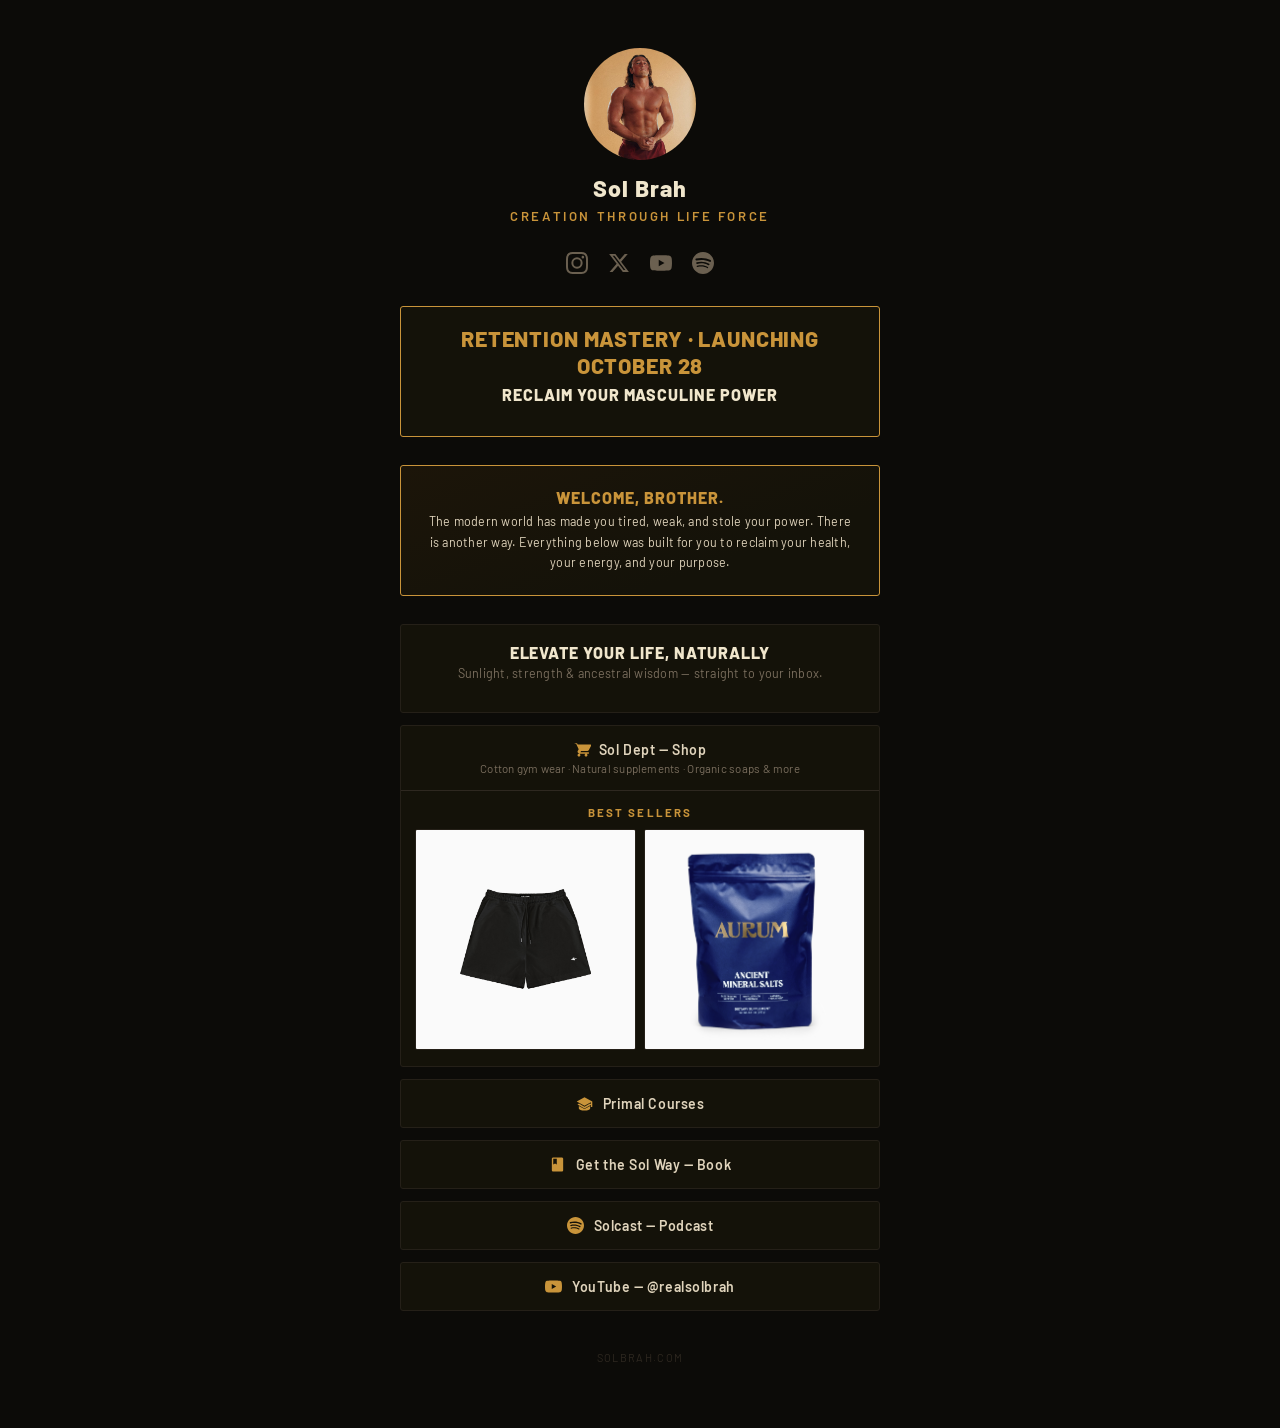
==== commit 701d277b: "Move Retention Mastery card to top and enlarge launch heading Co-Authored-By: Claude Opus 5.5 <norep" ====
--- a/index.html
+++ b/index.html
@@ -182,6 +182,15 @@
     </a>
   </div>
 
+  <!-- Retention Mastery launch waitlist -->
+  <div class="card newsletter-card launch-card">
+    <div class="newsletter-heading">
+      <div class="launch-title">Retention Mastery &middot; Launching October 28</div>
+      <div class="newsletter-title">Reclaim Your Masculine Power</div>
+    </div>
+    <div class="ml-embedded" data-form="O05F9n"></div>
+  </div>
+
   <!-- Welcome banner -->
   <div class="card welcome-card">
     <div class="welcome-title">Welcome, brother.</div>
@@ -266,15 +275,6 @@
     </a>
   </div>
 
-  <!-- Retention Mastery launch waitlist -->
-  <div class="card newsletter-card launch-card">
-    <div class="newsletter-heading">
-      <div class="launch-label">Retention Mastery &middot; Launching October 28</div>
-      <div class="newsletter-title">Reclaim Your Masculine Power</div>
-    </div>
-    <div class="ml-embedded" data-form="O05F9n"></div>
-  </div>
-
   <div class="footer">solbrah.com</div>
 
 </div>
--- a/style.css
+++ b/style.css
@@ -210,11 +210,12 @@
 .newsletter-sub { font-size: 0.78rem; color: var(--text-muted); letter-spacing: 0.02em; }
 
 /* Retention Mastery launch card (index) — reuses .newsletter-card layout */
-.launch-card { margin-top: 28px; border-color: var(--accent); }
-.launch-label {
-  font-size: 0.72rem;
-  font-weight: 700;
-  letter-spacing: 0.18em;
+.launch-card { margin-bottom: 28px; border-color: var(--accent); }
+.launch-title {
+  font-size: 1.35rem;
+  font-weight: var(--weight-heading);
+  letter-spacing: 0.04em;
+  line-height: 1.25;
   text-transform: uppercase;
   color: var(--accent);
   margin-bottom: 6px;
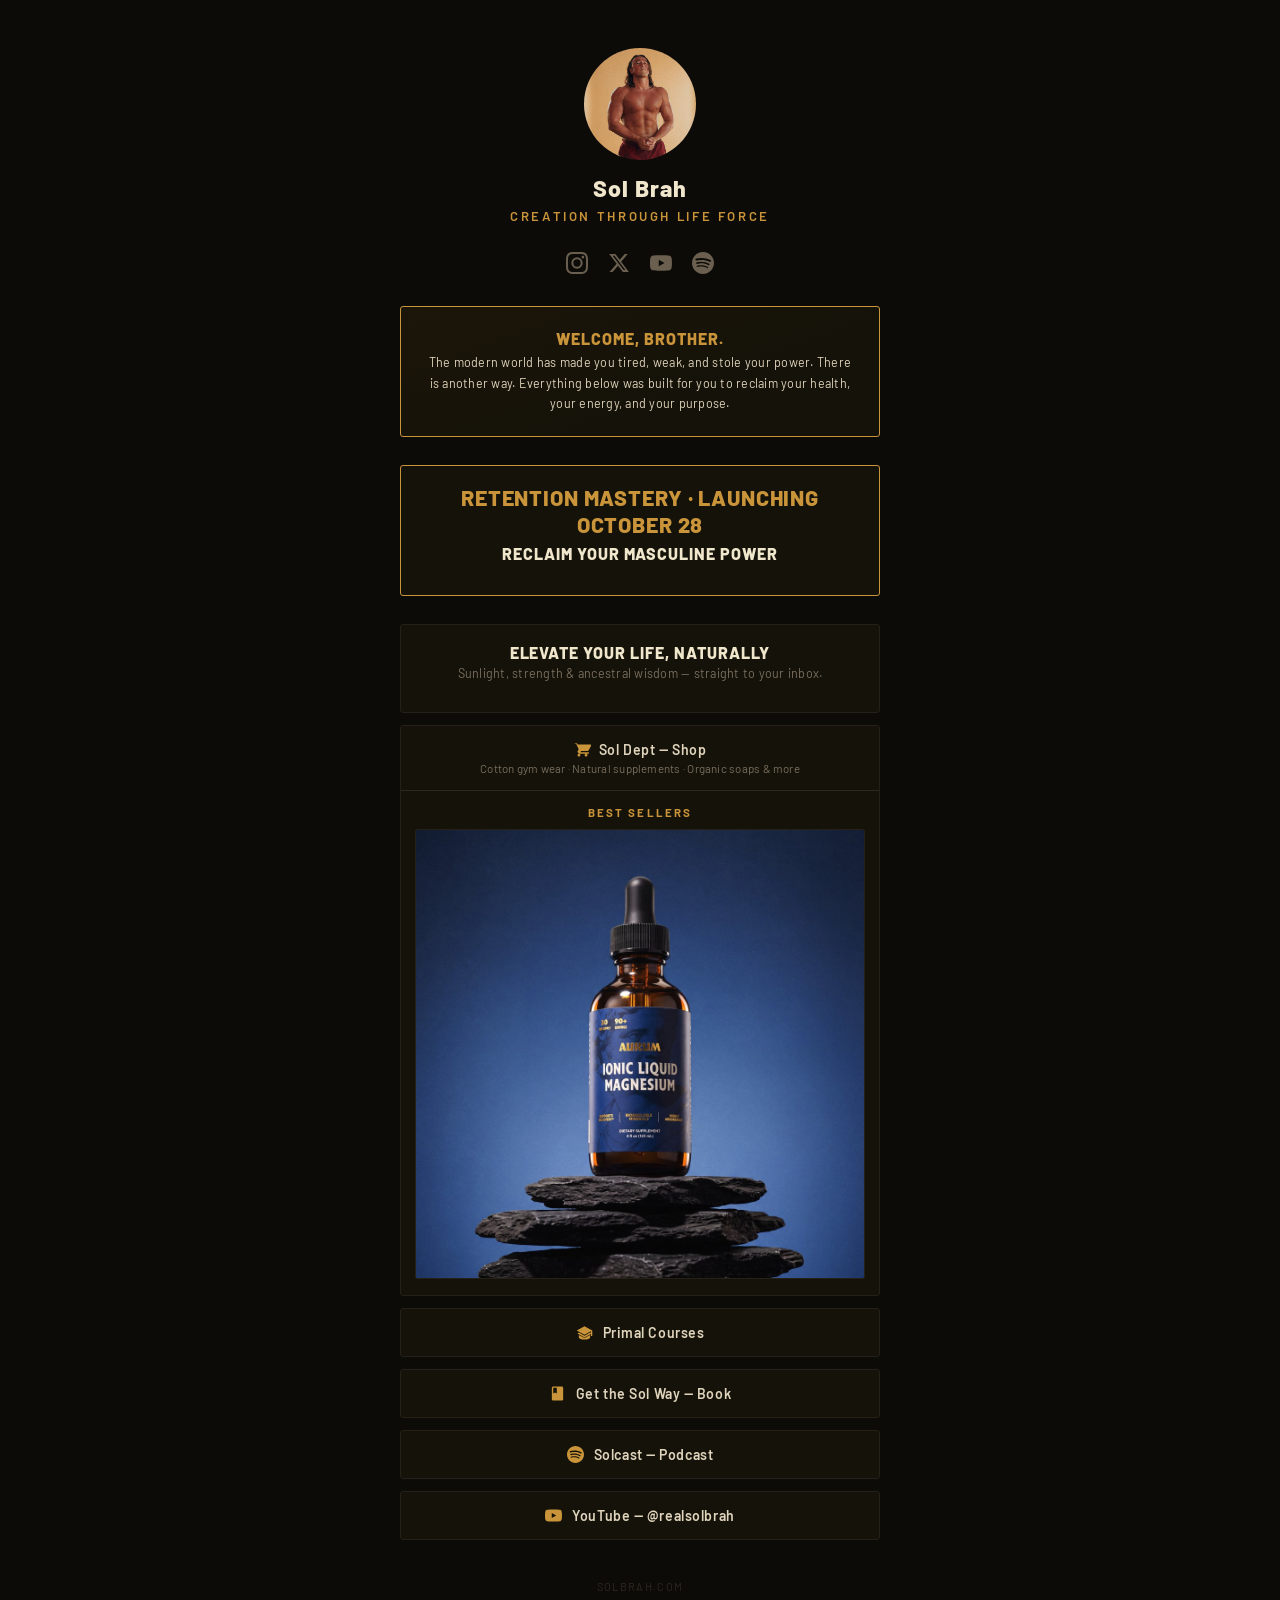
==== commit 3a335b31: "Move Retention Mastery card below welcome banner; feature Liquid Magnesium in shop card Co-Authored-" ====
--- a/index.html
+++ b/index.html
@@ -182,6 +182,12 @@
     </a>
   </div>
 
+  <!-- Welcome banner -->
+  <div class="card welcome-card">
+    <div class="welcome-title">Welcome, brother.</div>
+    <div class="welcome-text">The modern world has made you tired, weak, and stole your power. There is another way. Everything below was built for you to reclaim your health, your energy, and your purpose.</div>
+  </div>
+
   <!-- Retention Mastery launch waitlist -->
   <div class="card newsletter-card launch-card">
     <div class="newsletter-heading">
@@ -189,12 +195,6 @@
       <div class="newsletter-title">Reclaim Your Masculine Power</div>
     </div>
     <div class="ml-embedded" data-form="O05F9n"></div>
-  </div>
-
-  <!-- Welcome banner -->
-  <div class="card welcome-card">
-    <div class="welcome-title">Welcome, brother.</div>
-    <div class="welcome-text">The modern world has made you tired, weak, and stole your power. There is another way. Everything below was built for you to reclaim your health, your energy, and your purpose.</div>
   </div>
 
   <div class="links">
@@ -222,11 +222,8 @@
       <div class="best-sellers">
         <div class="best-sellers-label">Best Sellers</div>
         <div class="best-sellers-grid">
-          <a class="best-seller-item" href="https://soldept.com/products/mens-cotton-sol-gym-shorts-black" target="_blank" rel="noopener">
-            <img src="/media/bw_prod_b.jpg" alt="Men's Cotton Sol Gym Shorts" />
-          </a>
-          <a class="best-seller-item" href="https://soldept.com/products/aurum-ancient-salts" target="_blank" rel="noopener">
-            <img src="/media/c_salts_updated.jpg" alt="Aurum Ancient Salts" />
+          <a class="best-seller-item" href="https://soldept.com/products/aurum-liquid-magnesium" target="_blank" rel="noopener">
+            <img src="/media/aurum_liquid_magnesium.jpg" alt="Aurum Ionic Liquid Magnesium" />
           </a>
         </div>
       </div>
--- a/style.css
+++ b/style.css
@@ -253,7 +253,7 @@
   margin-bottom: 10px;
   text-align: center;
 }
-.best-sellers-grid { display: grid; grid-template-columns: repeat(2, 1fr); gap: 8px; }
+.best-sellers-grid { display: grid; grid-template-columns: 1fr; gap: 8px; }
 .best-seller-item {
   display: block;
   border-radius: var(--radius-sm);
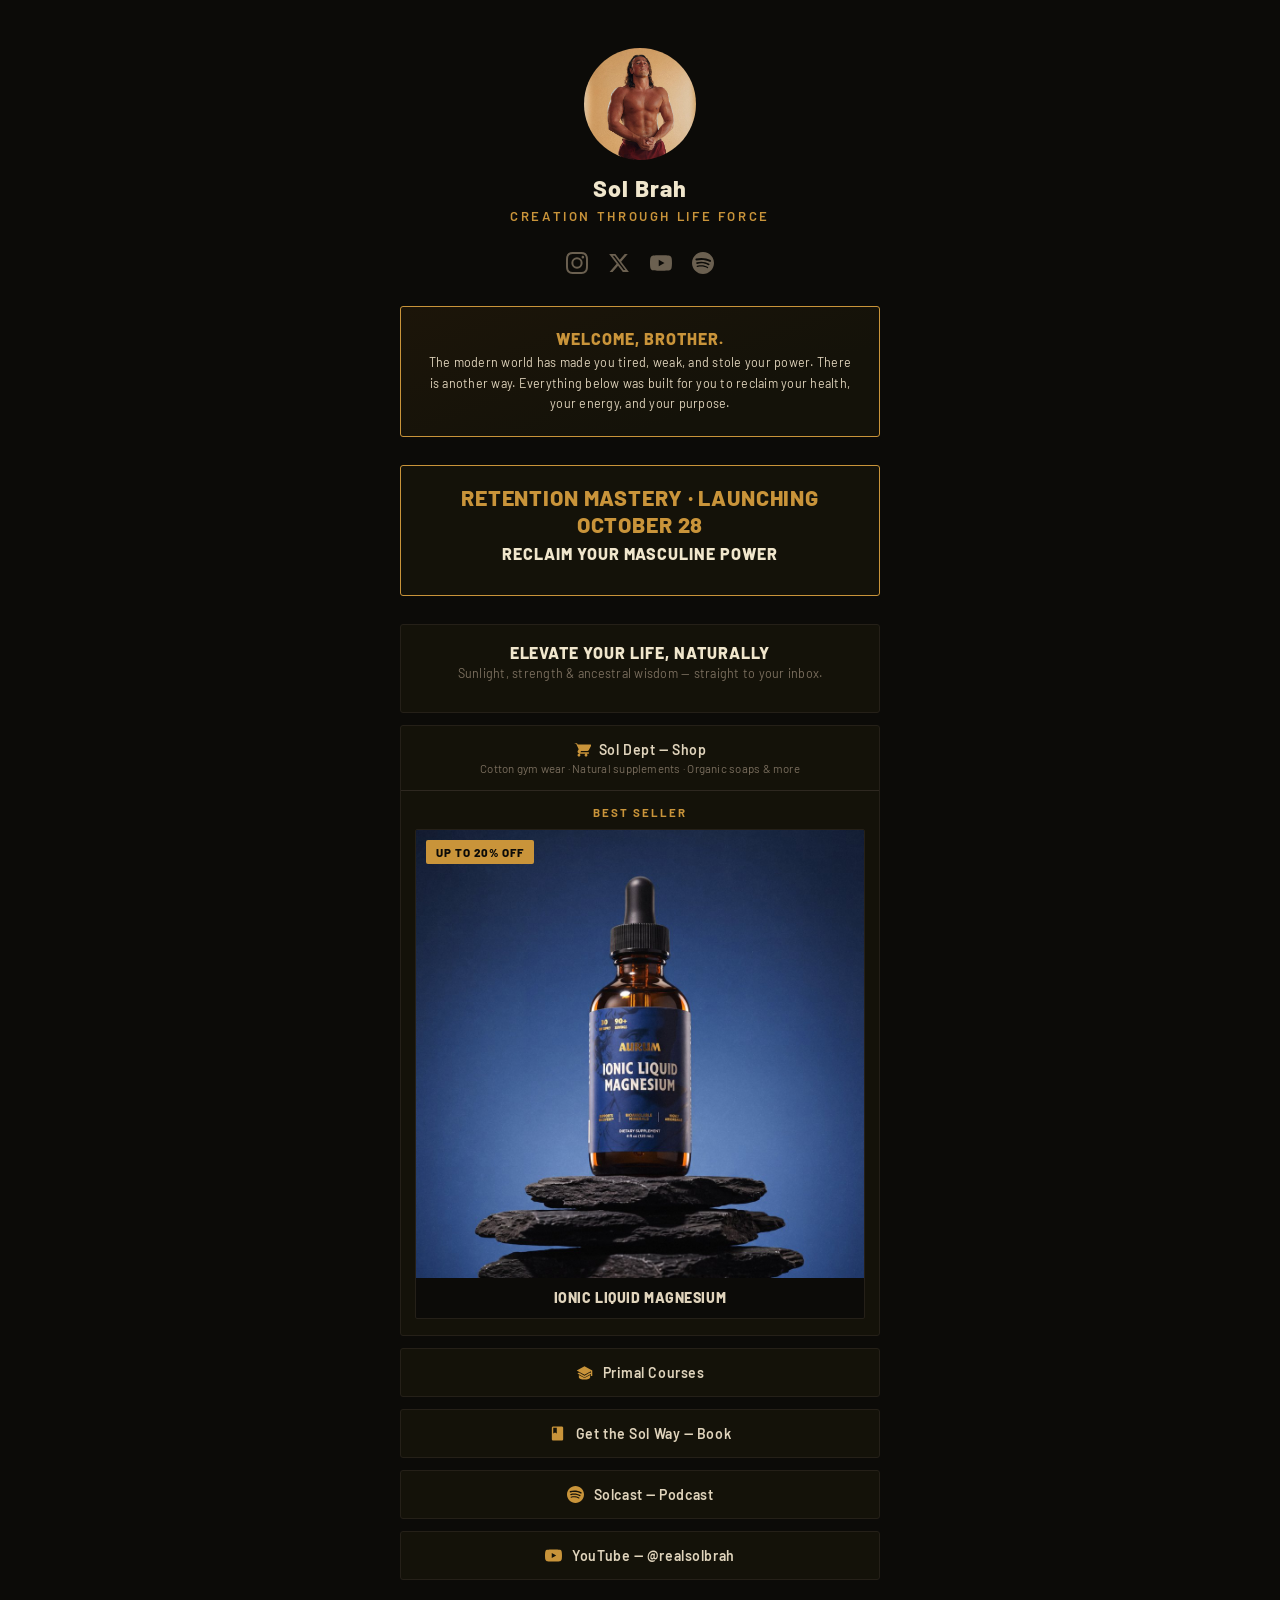
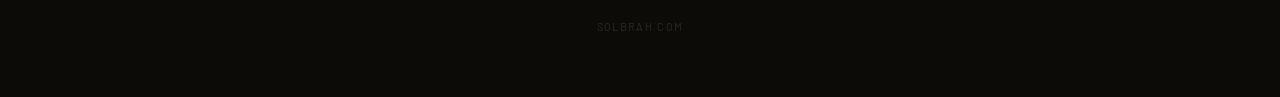
==== commit a813660f: "Add sale tag and product name to shop best seller Co-Authored-By: Claude Opus 5.5 <noreply@anthropic" ====
--- a/index.html
+++ b/index.html
@@ -220,10 +220,14 @@
         </div>
       </a>
       <div class="best-sellers">
-        <div class="best-sellers-label">Best Sellers</div>
+        <div class="best-sellers-label">Best Seller</div>
         <div class="best-sellers-grid">
           <a class="best-seller-item" href="https://soldept.com/products/aurum-liquid-magnesium" target="_blank" rel="noopener">
-            <img src="/media/aurum_liquid_magnesium.jpg" alt="Aurum Ionic Liquid Magnesium" />
+            <div class="best-seller-img">
+              <img src="/media/aurum_liquid_magnesium.jpg" alt="Aurum Ionic Liquid Magnesium" />
+              <span class="sale-tag">Up to 20% off</span>
+            </div>
+            <div class="best-seller-name">Ionic Liquid Magnesium</div>
           </a>
         </div>
       </div>
--- a/style.css
+++ b/style.css
@@ -260,14 +260,41 @@
   border: 1px solid var(--border);
   background: var(--bg);
   overflow: hidden;
-  aspect-ratio: 1 / 1;
-}
+  text-decoration: none;
+  transition: border-color 0.2s;
+}
+.best-seller-item:hover { border-color: var(--accent); }
+.best-seller-img { position: relative; aspect-ratio: 1 / 1; }
 .best-seller-item img {
   width: 100%;
   height: 100%;
   object-fit: cover;
   display: block;
 }
+.sale-tag {
+  position: absolute;
+  top: 10px;
+  left: 10px;
+  padding: 5px 10px;
+  border-radius: var(--radius-sm);
+  background: var(--accent);
+  color: var(--accent-text);
+  font-size: 0.72rem;
+  font-weight: 800;
+  letter-spacing: 0.08em;
+  text-transform: uppercase;
+}
+.best-seller-name {
+  padding: 11px 14px 12px;
+  font-size: 0.88rem;
+  font-weight: var(--weight-heading);
+  letter-spacing: 0.04em;
+  text-transform: uppercase;
+  color: var(--text);
+  text-align: center;
+  transition: color 0.2s;
+}
+.best-seller-item:hover .best-seller-name { color: var(--text-bright); }
 
 /* --- Latest video (index) -------------------------------------------------- */
 
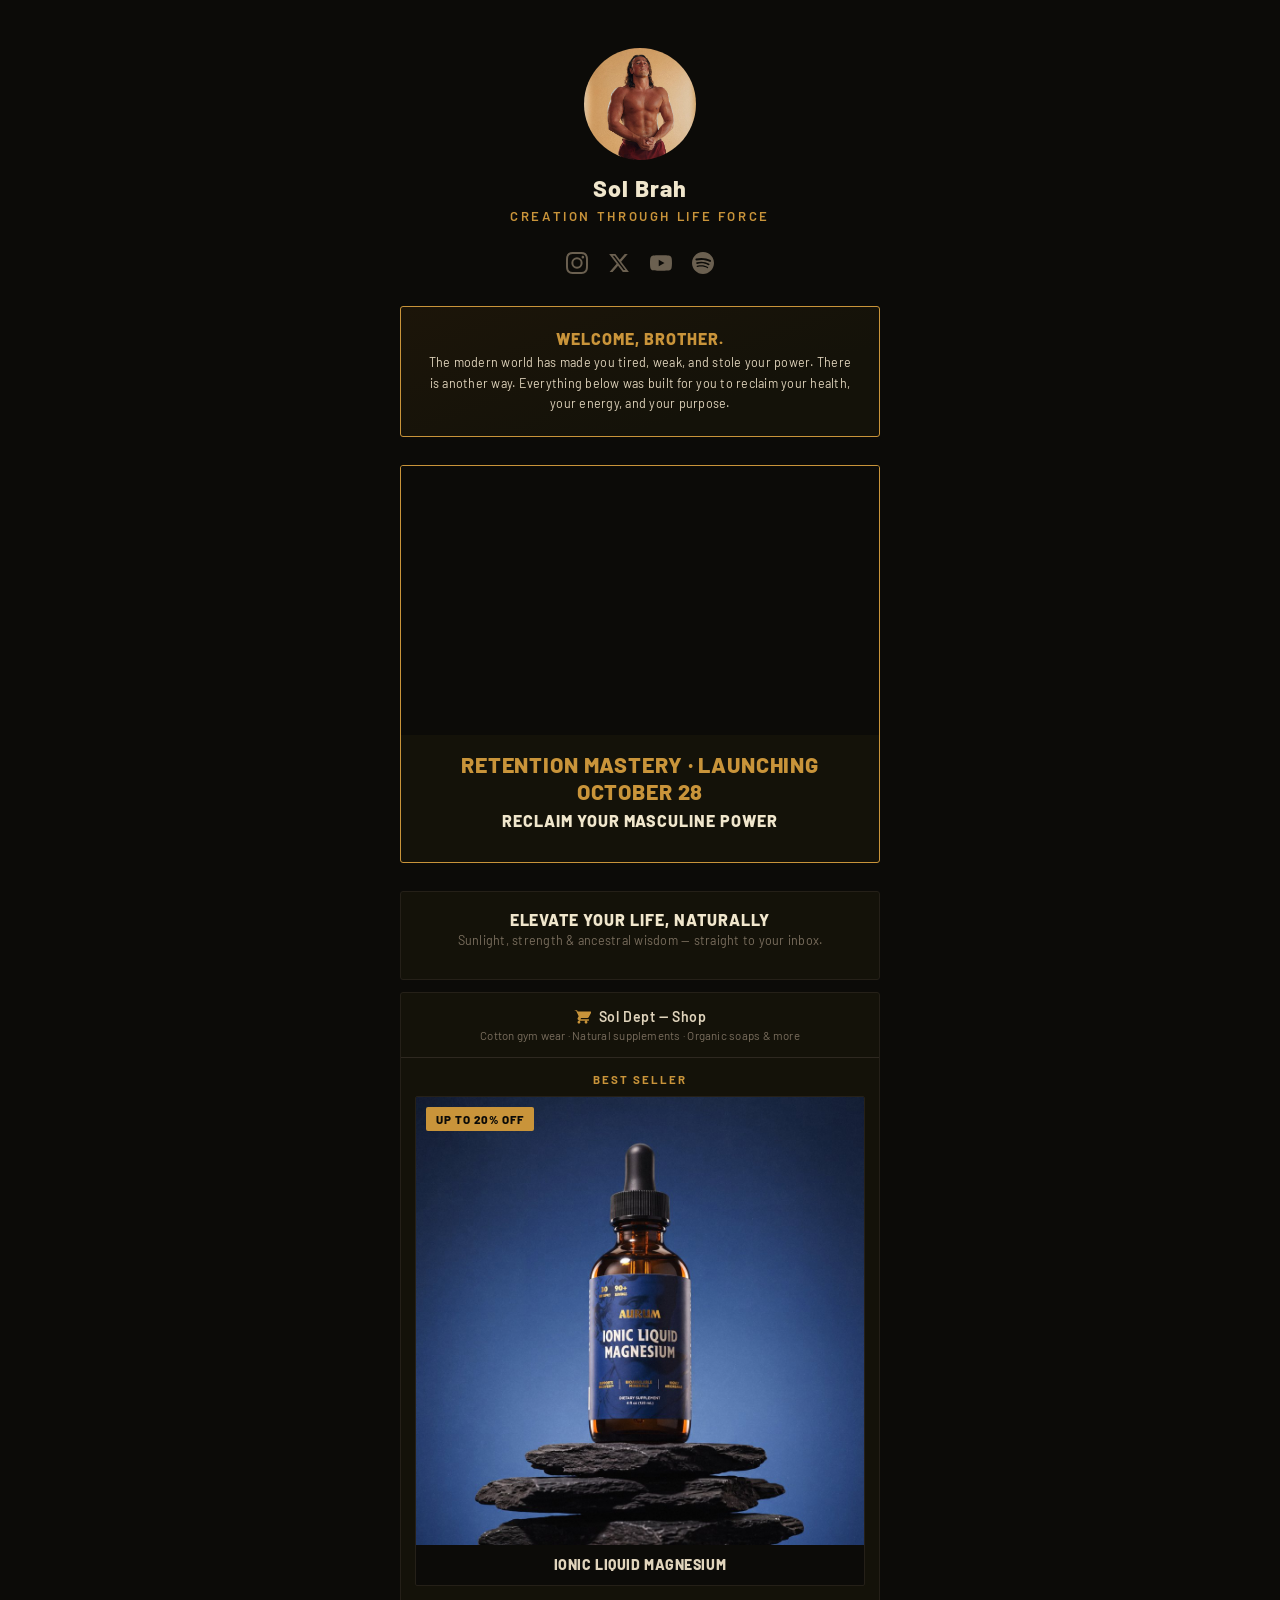
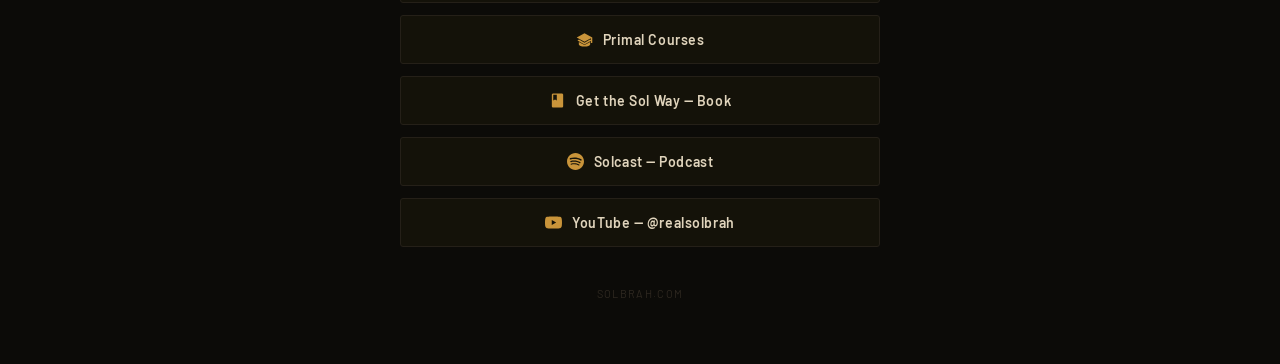
==== commit 2b6cbab6: "Embed Retention video in launch card; stretch signup fields full width on mobile Co-Authored-By: Cla" ====
--- a/index.html
+++ b/index.html
@@ -152,7 +152,11 @@
     #mlb2-43545874#mlb2-43545874 button.primary:hover { background-color: var(--accent-hover) !important; }
     @media (max-width: 400px) {
       #mlb2-43369856#mlb2-43369856 form.ml-block-form,
-      #mlb2-43545874#mlb2-43545874 form.ml-block-form { flex-direction: column !important; }
+      #mlb2-43545874#mlb2-43545874 form.ml-block-form { flex-direction: column !important; align-items: stretch !important; }
+      #mlb2-43369856#mlb2-43369856 .ml-form-formContent,
+      #mlb2-43545874#mlb2-43545874 .ml-form-formContent,
+      #mlb2-43369856#mlb2-43369856 input.form-control,
+      #mlb2-43545874#mlb2-43545874 input.form-control,
       #mlb2-43369856#mlb2-43369856 .ml-form-embedSubmit,
       #mlb2-43545874#mlb2-43545874 .ml-form-embedSubmit,
       #mlb2-43369856#mlb2-43369856 .ml-form-embedSubmit button.primary,
@@ -190,6 +194,9 @@
 
   <!-- Retention Mastery launch waitlist -->
   <div class="card newsletter-card launch-card">
+    <div class="launch-video">
+      <iframe src="https://www.youtube.com/embed/piLu0VKQ3OA" title="The SUPERPOWERS of Retention (Real DMs)" allow="accelerometer; autoplay; clipboard-write; encrypted-media; gyroscope; picture-in-picture; web-share" referrerpolicy="strict-origin-when-cross-origin" allowfullscreen loading="lazy"></iframe>
+    </div>
     <div class="newsletter-heading">
       <div class="launch-title">Retention Mastery &middot; Launching October 28</div>
       <div class="newsletter-title">Reclaim Your Masculine Power</div>
--- a/style.css
+++ b/style.css
@@ -210,7 +210,10 @@
 .newsletter-sub { font-size: 0.78rem; color: var(--text-muted); letter-spacing: 0.02em; }
 
 /* Retention Mastery launch card (index) — reuses .newsletter-card layout */
-.launch-card { margin-bottom: 28px; border-color: var(--accent); }
+.launch-card { margin-bottom: 28px; border-color: var(--accent); overflow: hidden; }
+/* Full-bleed: negative margins cancel .newsletter-card's 18px/20px padding */
+.launch-video { margin: -18px -20px 16px; aspect-ratio: 16 / 9; background: var(--bg); }
+.launch-video iframe { width: 100%; height: 100%; border: 0; display: block; }
 .launch-title {
   font-size: 1.35rem;
   font-weight: var(--weight-heading);
